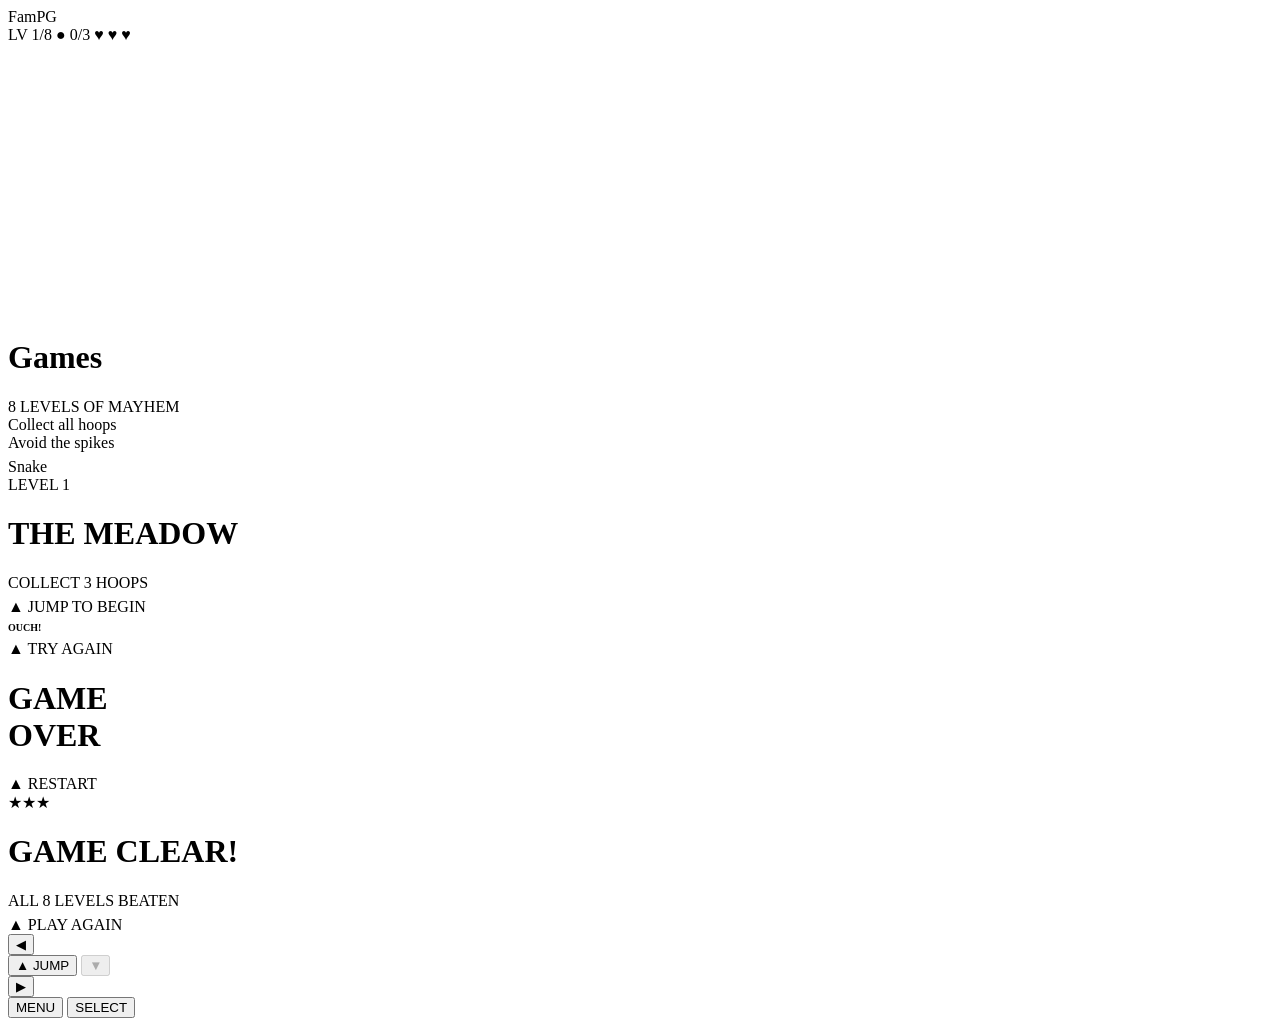
==== index.html @ 84385937 "Create index.html" ====
<!DOCTYPE html>

<html lang="en">
<head>
    <meta charset="UTF-8">
    <meta name="viewport" content="width=device-width, initial-scale=1.0, maximum-scale=1.0>
    <title>Main Menu</title>
    <link rel="stylesheet" href="style.css">
</head>
<body>
    <div class="gameboy">
        <div class="brand">FamPG</div>
        <div class="screen-shell">
            <div class="screen-bezel">
                <div id="status-bar">
                    <span id="hud-lv">LV 1/8</span>
                    <span id="hud-hoops">● 0/3</span>
                    <span id="hud-lives">♥ ♥ ♥</span>
                </div>
                <canvas id="gameCanvas" width="400" height="270"></canvas>
                <div class="overlay" id="startScreen">
                    <h1>Games</h1>
                    <div class="sub">8 LEVELS OF MAYHEM</div>
                    <div class="sub">Collect all hoops<br>Avoid the spikes</div>
                    <div class="sub blink" style="margin-top:6px">Snake</div>
                </div>
                <div class="overlay hidden" id="lvScreen">
                    <div class="level-badge" id="lvBadge">LEVEL 1</div>
                    <h1 id="lvTitle">THE MEADOW</h1>
                    <div class="sub" id="lvHoopCount">COLLECT 3 HOOPS</div>
                    <div class="sub blink" style="margin-top:6px">▲ JUMP TO BEGIN</div>
                </div>
                <div class="overlay hidden" id="deathScreen">
                    <h1 style="font-size:10px">OUCH!</h1>
                    <div class="sub blink">▲ TRY AGAIN</div>
                </div>
                <div class="overlay hidden" id="gameOverScreen">
                    <h1>GAME<br>OVER</h1>
                    <div class="sub blink">▲ RESTART</div>
                </div>
                <div class="overlay hidden" id="clearScreen">
                    <div class="big">★★★</div>
                    <h1>GAME CLEAR!</h1>
                    <div class="sub">ALL 8 LEVELS BEATEN</div>
                    <div class="sub blink" style="margin-top:6px">▲ PLAY AGAIN</div>
                </div>
            </div>
        </div>
        <div class="dpad-area">
            <button class="btn btn-side" id="leftBtn" aria-label="Left">◀</button>
            <div class="dpad-center">
                <button class="btn btn-jump" id="upBtn" aria-label="Jump">▲ JUMP</button>
      <button class="btn btn-down btn-side" id="downBtn" aria-label="Down" disabled>▼</button>
    </div>
    <button class="btn btn-side" id="rightBtn" aria-label="Right">▶</button>
  </div>
  <div class="soft-keys">
    <button class="btn soft-key" id="menuBtn">MENU</button>
    <button class="btn soft-key" id="selectBtn">SELECT</button>
  </div>
</div>
<script src="game.js"></script>

</body>
</html>
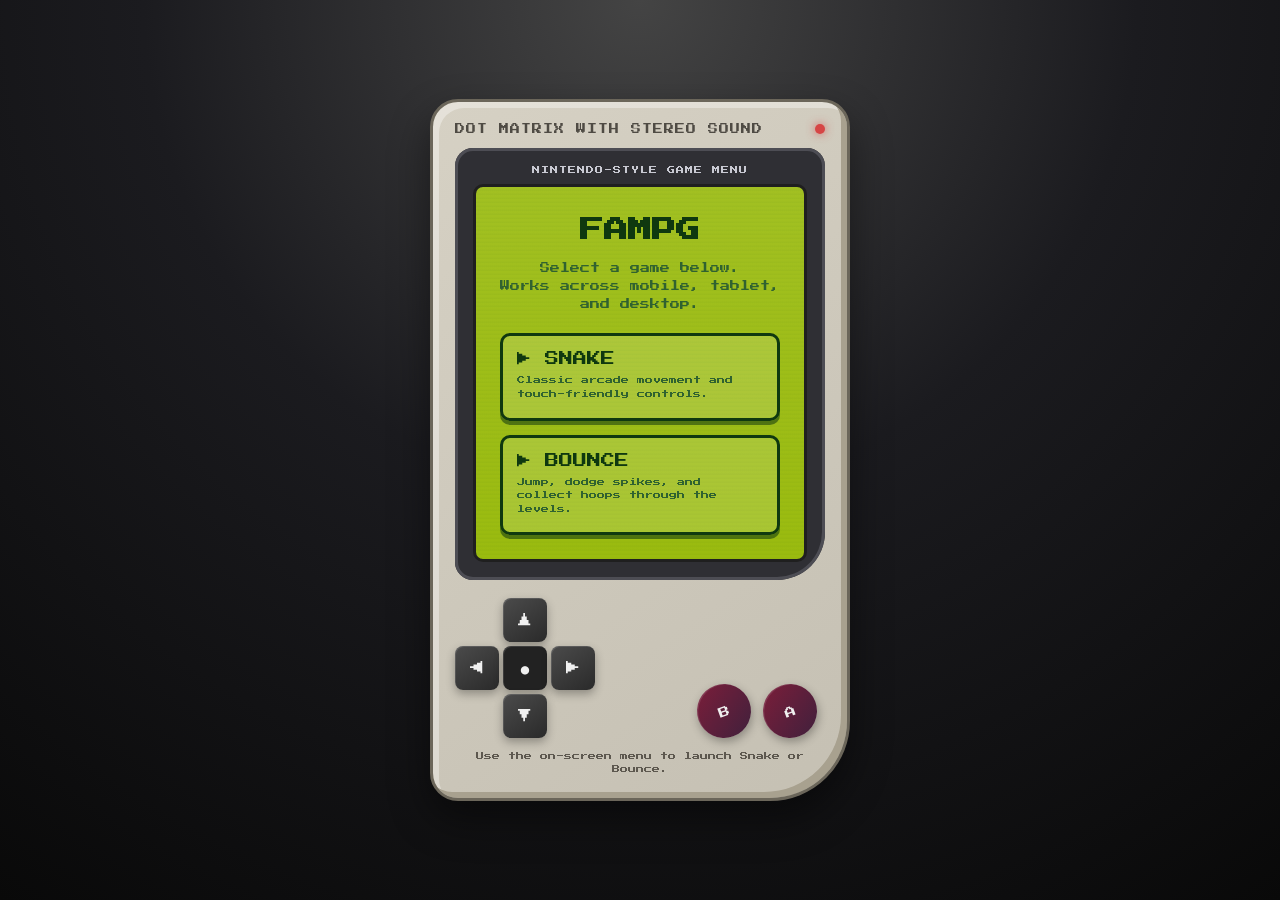
==== commit c7f66bce: "Update main menu with responsive Game Boy style launcher" ====
--- a/index.html
+++ b/index.html
@@ -1,65 +1,359 @@
 <!DOCTYPE html>
-
 <html lang="en">
 <head>
     <meta charset="UTF-8">
-    <meta name="viewport" content="width=device-width, initial-scale=1.0, maximum-scale=1.0>
-    <title>Main Menu</title>
-    <link rel="stylesheet" href="style.css">
+    <meta name="viewport" content="width=device-width, initial-scale=1.0, maximum-scale=1.0, user-scalable=no">
+    <title>FamPG Games</title>
+    <link rel="preconnect" href="https://fonts.googleapis.com">
+    <link rel="preconnect" href="https://fonts.gstatic.com" crossorigin>
+    <link href="https://fonts.googleapis.com/css2?family=Press+Start+2P&display=swap" rel="stylesheet">
+    <style>
+        :root {
+            --shell: #d6d1c4;
+            --shell-shadow: #a8a18f;
+            --shell-dark: #6b665a;
+            --screen-frame: #2f2f34;
+            --screen-bg: #9bbc0f;
+            --screen-dark: #0f380f;
+            --screen-mid: #306230;
+            --screen-light: #8bac0f;
+            --accent-a: #7b1e3a;
+            --accent-b: #40203c;
+            --btn-dark: #2a2a2a;
+            --btn-light: #4b4b4b;
+        }
+
+        * {
+            box-sizing: border-box;
+        }
+
+        html, body {
+            margin: 0;
+            min-height: 100%;
+        }
+
+        body {
+            min-height: 100vh;
+            display: flex;
+            align-items: center;
+            justify-content: center;
+            padding: 16px;
+            background:
+                radial-gradient(circle at top, #444 0%, #1b1b1f 45%, #090909 100%);
+            font-family: 'Press Start 2P', monospace;
+            color: var(--screen-dark);
+        }
+
+        .gameboy {
+            width: min(100%, 420px);
+            background: linear-gradient(145deg, var(--shell), #c5c0b3);
+            border: 3px solid var(--shell-dark);
+            border-radius: 28px 28px 80px 28px;
+            box-shadow:
+                0 18px 40px rgba(0, 0, 0, 0.45),
+                inset -6px -6px 0 var(--shell-shadow),
+                inset 6px 6px 0 rgba(255, 255, 255, 0.35);
+            padding: clamp(16px, 4vw, 22px);
+        }
+
+        .top-bar {
+            display: flex;
+            align-items: center;
+            justify-content: space-between;
+            gap: 12px;
+            margin-bottom: 14px;
+            font-size: clamp(8px, 2vw, 10px);
+            color: #4f4b44;
+        }
+
+        .brand {
+            letter-spacing: 1px;
+        }
+
+        .power-dot {
+            width: 10px;
+            height: 10px;
+            border-radius: 50%;
+            background: #d64545;
+            box-shadow: 0 0 10px rgba(214, 69, 69, 0.8);
+            flex-shrink: 0;
+        }
+
+        .screen-shell {
+            background: var(--screen-frame);
+            border-radius: 18px 18px 48px 18px;
+            padding: clamp(14px, 4vw, 18px);
+            box-shadow: inset 0 0 0 3px #4d4d54;
+        }
+
+        .screen-label {
+            display: flex;
+            justify-content: center;
+            margin-bottom: 10px;
+            color: #c9cad3;
+            font-size: clamp(7px, 1.8vw, 8px);
+            text-transform: uppercase;
+            letter-spacing: 1px;
+        }
+
+        .screen {
+            position: relative;
+            overflow: hidden;
+            border-radius: 10px;
+            background:
+                linear-gradient(rgba(255,255,255,0.08), rgba(255,255,255,0)),
+                var(--screen-bg);
+            min-height: clamp(260px, 62vw, 330px);
+            border: 3px solid #1f1f1f;
+            padding: clamp(18px, 5vw, 24px);
+            display: flex;
+            flex-direction: column;
+            justify-content: space-between;
+        }
+
+        .screen::after {
+            content: "";
+            position: absolute;
+            inset: 0;
+            pointer-events: none;
+            background: repeating-linear-gradient(
+                to bottom,
+                rgba(15, 56, 15, 0.02) 0,
+                rgba(15, 56, 15, 0.02) 2px,
+                rgba(15, 56, 15, 0.08) 3px,
+                rgba(15, 56, 15, 0.08) 4px
+            );
+            opacity: 0.45;
+        }
+
+        .screen-content {
+            position: relative;
+            z-index: 1;
+            display: flex;
+            flex-direction: column;
+            height: 100%;
+            gap: 20px;
+        }
+
+        .title {
+            text-align: center;
+            line-height: 1.6;
+        }
+
+        .title h1 {
+            margin: 0 0 10px;
+            font-size: clamp(18px, 4.6vw, 24px);
+            color: var(--screen-dark);
+        }
+
+        .title p {
+            margin: 0;
+            font-size: clamp(8px, 2.2vw, 10px);
+            color: var(--screen-mid);
+            line-height: 1.8;
+        }
+
+        .menu {
+            display: grid;
+            gap: 14px;
+            margin-top: auto;
+        }
+
+        .game-link {
+            text-decoration: none;
+            color: inherit;
+        }
+
+        .game-button {
+            width: 100%;
+            border: 3px solid var(--screen-dark);
+            background: rgba(255, 255, 255, 0.14);
+            color: var(--screen-dark);
+            border-radius: 10px;
+            padding: 16px 14px;
+            text-align: left;
+            font: inherit;
+            cursor: pointer;
+            transition: transform 0.12s ease, box-shadow 0.12s ease, background 0.12s ease;
+            box-shadow: 0 4px 0 rgba(15, 56, 15, 0.55);
+        }
+
+        .game-button:hover,
+        .game-button:focus-visible {
+            background: rgba(255, 255, 255, 0.24);
+            transform: translateY(-1px);
+            outline: none;
+        }
+
+        .game-button:active {
+            transform: translateY(3px);
+            box-shadow: 0 1px 0 rgba(15, 56, 15, 0.55);
+        }
+
+        .game-name {
+            display: block;
+            font-size: clamp(12px, 3vw, 14px);
+            margin-bottom: 8px;
+        }
+
+        .game-desc {
+            display: block;
+            font-size: clamp(7px, 1.8vw, 8px);
+            line-height: 1.7;
+            color: var(--screen-mid);
+        }
+
+        .controls {
+            display: flex;
+            justify-content: space-between;
+            align-items: flex-end;
+            gap: 16px;
+            margin-top: 18px;
+        }
+
+        .dpad {
+            display: grid;
+            grid-template-columns: 44px 44px 44px;
+            grid-template-rows: 44px 44px 44px;
+            gap: 4px;
+        }
+
+        .dpad-btn,
+        .action-btn {
+            border: none;
+            background: linear-gradient(145deg, var(--btn-light), var(--btn-dark));
+            color: #f0f0f0;
+            font: inherit;
+            display: flex;
+            align-items: center;
+            justify-content: center;
+            box-shadow: inset 1px 1px 0 rgba(255,255,255,0.12), 0 4px 10px rgba(0,0,0,0.3);
+            user-select: none;
+        }
+
+        .dpad-btn {
+            border-radius: 8px;
+            font-size: 14px;
+        }
+
+        .dpad-btn.up { grid-column: 2; grid-row: 1; }
+        .dpad-btn.left { grid-column: 1; grid-row: 2; }
+        .dpad-btn.center { grid-column: 2; grid-row: 2; background: #222; }
+        .dpad-btn.right { grid-column: 3; grid-row: 2; }
+        .dpad-btn.down { grid-column: 2; grid-row: 3; }
+
+        .actions {
+            display: flex;
+            gap: 12px;
+            padding-right: 8px;
+        }
+
+        .action-btn {
+            width: 54px;
+            height: 54px;
+            border-radius: 50%;
+            background: linear-gradient(145deg, var(--accent-a), var(--accent-b));
+            font-size: 11px;
+            transform: rotate(-20deg);
+        }
+
+        .footer-text {
+            margin-top: 12px;
+            text-align: center;
+            font-size: clamp(7px, 1.8vw, 8px);
+            color: #5d584f;
+            line-height: 1.6;
+        }
+
+        @media (max-width: 480px) {
+            .controls {
+                gap: 10px;
+            }
+
+            .dpad {
+                grid-template-columns: 36px 36px 36px;
+                grid-template-rows: 36px 36px 36px;
+            }
+
+            .action-btn {
+                width: 46px;
+                height: 46px;
+                font-size: 10px;
+            }
+        }
+
+        @media (max-width: 360px) {
+            body {
+                padding: 10px;
+            }
+
+            .screen {
+                min-height: 240px;
+                padding: 16px;
+            }
+
+            .controls {
+                flex-direction: column;
+                align-items: center;
+            }
+
+            .actions {
+                padding-right: 0;
+            }
+        }
+    </style>
 </head>
 <body>
-    <div class="gameboy">
-        <div class="brand">FamPG</div>
-        <div class="screen-shell">
-            <div class="screen-bezel">
-                <div id="status-bar">
-                    <span id="hud-lv">LV 1/8</span>
-                    <span id="hud-hoops">● 0/3</span>
-                    <span id="hud-lives">♥ ♥ ♥</span>
-                </div>
-                <canvas id="gameCanvas" width="400" height="270"></canvas>
-                <div class="overlay" id="startScreen">
-                    <h1>Games</h1>
-                    <div class="sub">8 LEVELS OF MAYHEM</div>
-                    <div class="sub">Collect all hoops<br>Avoid the spikes</div>
-                    <div class="sub blink" style="margin-top:6px">Snake</div>
-                </div>
-                <div class="overlay hidden" id="lvScreen">
-                    <div class="level-badge" id="lvBadge">LEVEL 1</div>
-                    <h1 id="lvTitle">THE MEADOW</h1>
-                    <div class="sub" id="lvHoopCount">COLLECT 3 HOOPS</div>
-                    <div class="sub blink" style="margin-top:6px">▲ JUMP TO BEGIN</div>
-                </div>
-                <div class="overlay hidden" id="deathScreen">
-                    <h1 style="font-size:10px">OUCH!</h1>
-                    <div class="sub blink">▲ TRY AGAIN</div>
-                </div>
-                <div class="overlay hidden" id="gameOverScreen">
-                    <h1>GAME<br>OVER</h1>
-                    <div class="sub blink">▲ RESTART</div>
-                </div>
-                <div class="overlay hidden" id="clearScreen">
-                    <div class="big">★★★</div>
-                    <h1>GAME CLEAR!</h1>
-                    <div class="sub">ALL 8 LEVELS BEATEN</div>
-                    <div class="sub blink" style="margin-top:6px">▲ PLAY AGAIN</div>
+    <main class="gameboy" aria-label="FamPG game menu">
+        <div class="top-bar">
+            <span class="brand">DOT MATRIX WITH STEREO SOUND</span>
+            <span class="power-dot" aria-hidden="true"></span>
+        </div>
+
+        <section class="screen-shell">
+            <div class="screen-label">Nintendo-style game menu</div>
+            <div class="screen">
+                <div class="screen-content">
+                    <div class="title">
+                        <h1>FAMPG</h1>
+                        <p>Select a game below.<br>Works across mobile, tablet, and desktop.</p>
+                    </div>
+
+                    <nav class="menu" aria-label="Game list">
+                        <a class="game-link" href="snake/index.html">
+                            <button class="game-button" type="button">
+                                <span class="game-name">▶ SNAKE</span>
+                                <span class="game-desc">Classic arcade movement and touch-friendly controls.</span>
+                            </button>
+                        </a>
+
+                        <a class="game-link" href="bounce/index.html">
+                            <button class="game-button" type="button">
+                                <span class="game-name">▶ BOUNCE</span>
+                                <span class="game-desc">Jump, dodge spikes, and collect hoops through the levels.</span>
+                            </button>
+                        </a>
+                    </nav>
                 </div>
             </div>
-        </div>
-        <div class="dpad-area">
-            <button class="btn btn-side" id="leftBtn" aria-label="Left">◀</button>
-            <div class="dpad-center">
-                <button class="btn btn-jump" id="upBtn" aria-label="Jump">▲ JUMP</button>
-      <button class="btn btn-down btn-side" id="downBtn" aria-label="Down" disabled>▼</button>
-    </div>
-    <button class="btn btn-side" id="rightBtn" aria-label="Right">▶</button>
-  </div>
-  <div class="soft-keys">
-    <button class="btn soft-key" id="menuBtn">MENU</button>
-    <button class="btn soft-key" id="selectBtn">SELECT</button>
-  </div>
-</div>
-<script src="game.js"></script>
-
+        </section>
+
+        <section class="controls" aria-hidden="true">
+            <div class="dpad">
+                <div class="dpad-btn up">▲</div>
+                <div class="dpad-btn left">◀</div>
+                <div class="dpad-btn center">●</div>
+                <div class="dpad-btn right">▶</div>
+                <div class="dpad-btn down">▼</div>
+            </div>
+
+            <div class="actions">
+                <div class="action-btn">B</div>
+                <div class="action-btn">A</div>
+            </div>
+        </section>
+
+        <div class="footer-text">Use the on-screen menu to launch Snake or Bounce.</div>
+    </main>
 </body>
 </html>
